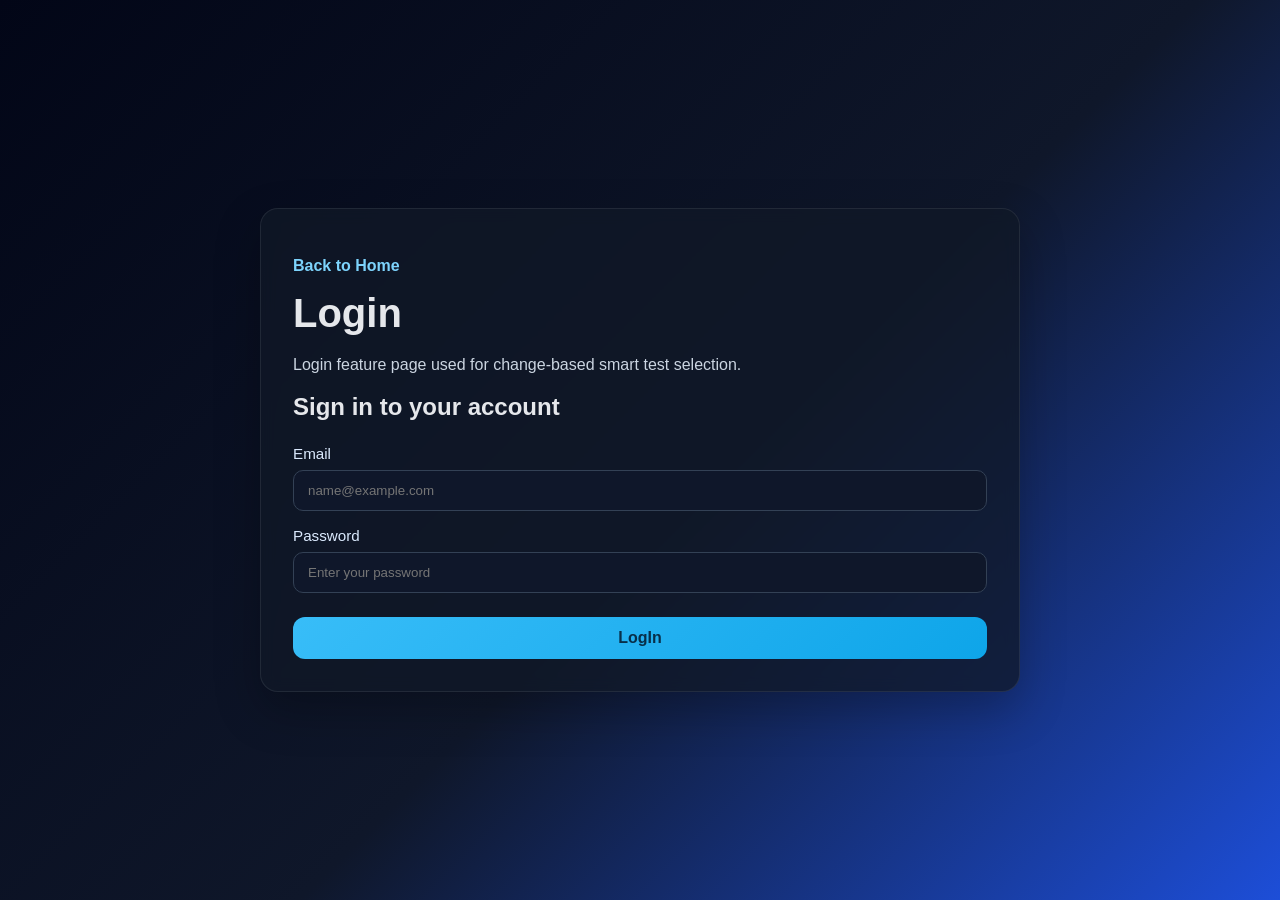
==== login.html @ 14558dc0 "Add feature pages and page-aware smart test selection mapping" ====
<!DOCTYPE html>
<html lang="en">
  <head>
    <meta charset="UTF-8" />
    <meta name="viewport" content="width=device-width, initial-scale=1.0" />
    <title>Login | Darshan Testing</title>
    <link rel="stylesheet" href="style.css" />
  </head>
  <body>
    <main class="page-shell">
      <section class="page-card">
        <p><a class="back-link" href="index.html">Back to Home</a></p>
        <h1>Login</h1>
        <p class="page-subtext">
          Login feature page used for change-based smart test selection.
        </p>

        <form class="auth-form active">
          <h2>Sign in to your account</h2>
          <label>
            Email
            <input type="email" placeholder="name@example.com" required />
          </label>
          <label>
            Password
            <input type="password" placeholder="Enter your password" required />
          </label>
          <button type="submit">LogIn</button>
        </form>
      </section>
    </main>

    <script src="script.js"></script>
  </body>
</html>
---- style.css ----
:root {
  --bg: #0f172a;
  --panel: #111827;
  --card: #ffffff;
  --text: #e5e7eb;
  --accent: #38bdf8;
  --accent-strong: #0ea5e9;
  --border: #1f2937;
}

* {
  box-sizing: border-box;
}

body {
  margin: 0;
  min-height: 100vh;
  font-family: Arial, Helvetica, sans-serif;
  background: linear-gradient(135deg, #020617, #0f172a 55%, #1d4ed8);
  color: var(--text);
  display: grid;
  place-items: center;
  padding: 24px;
}

.container {
  width: min(100%, 960px);
  display: grid;
  grid-template-columns: repeat(2, minmax(0, 1fr));
  gap: 28px;
  align-items: center;
}

.brand-panel,
.auth-card {
  background: rgba(17, 24, 39, 0.75);
  border: 1px solid rgba(255, 255, 255, 0.08);
  border-radius: 18px;
  padding: 32px;
  box-shadow: 0 18px 45px rgba(0, 0, 0, 0.25);
  backdrop-filter: blur(8px);
}

.menu-card,
.page-card {
  background: rgba(17, 24, 39, 0.75);
  border: 1px solid rgba(255, 255, 255, 0.08);
  border-radius: 18px;
  padding: 32px;
  box-shadow: 0 18px 45px rgba(0, 0, 0, 0.25);
  backdrop-filter: blur(8px);
}

.badge {
  display: inline-block;
  padding: 6px 12px;
  border-radius: 999px;
  background: rgba(56, 189, 248, 0.18);
  color: #7dd3fc;
  font-size: 0.85rem;
  font-weight: 700;
  letter-spacing: 0.03em;
}

h1 {
  margin: 16px 0 10px;
  font-size: 2.5rem;
}

.brand-panel p:last-child {
  line-height: 1.7;
  color: #cbd5e1;
}

.menu-card h2,
.page-card h1,
.page-card h2 {
  margin-top: 0;
}

.menu-note,
.page-subtext {
  color: #cbd5e1;
  line-height: 1.6;
}

.nav-grid {
  margin-top: 20px;
  display: grid;
  grid-template-columns: repeat(2, minmax(0, 1fr));
  gap: 12px;
}

.nav-link {
  text-decoration: none;
  text-align: center;
  padding: 12px 16px;
  border-radius: 12px;
  font-weight: 700;
  background: linear-gradient(135deg, var(--accent), var(--accent-strong));
  color: #082f49;
}

.page-shell {
  width: min(100%, 760px);
}

.back-link {
  color: #7dd3fc;
  text-decoration: none;
  font-weight: 700;
}

.info-list {
  margin: 0;
  padding-left: 18px;
  line-height: 1.7;
  color: #dbeafe;
}

.tab-buttons {
  display: flex;
  gap: 12px;
  margin-bottom: 24px;
}

.tab {
  flex: 1;
  padding: 12px 16px;
  cursor: pointer;
  border: none;
  border-radius: 12px;
  font-size: 1rem;
  font-weight: 700;
  background: #1e293b;
  color: var(--text);
}

.tab.active {
  background: var(--accent);
  color: #082f49;
}

.auth-form {
  display: none;
  gap: 16px;
}

.auth-form.active {
  display: grid;
}

.auth-form h2 {
  margin: 0 0 8px;
}

label {
  display: grid;
  gap: 8px;
  font-size: 0.95rem;
  color: #dbeafe;
}

input {
  width: 100%;
  padding: 12px 14px;
  border-radius: 10px;
  border: 1px solid #334155;
  background: #0f172a;
  color: #fff;
  outline: none;
}

input:focus {
  border-color: var(--accent);
  box-shadow: 0 0 0 3px rgba(56, 189, 248, 0.2);
}

button[type="submit"] {
  margin-top: 8px;
  padding: 12px 16px;
  border: none;
  border-radius: 12px;
  background: linear-gradient(135deg, var(--accent), var(--accent-strong));
  color: #082f49;
  font-size: 1rem;
  font-weight: 800;
  cursor: pointer;
}

@media (max-width: 760px) {
  .container {
    grid-template-columns: 1fr;
  }

  .nav-grid {
    grid-template-columns: 1fr;
  }

  h1 {
    font-size: 2rem;
  }
}
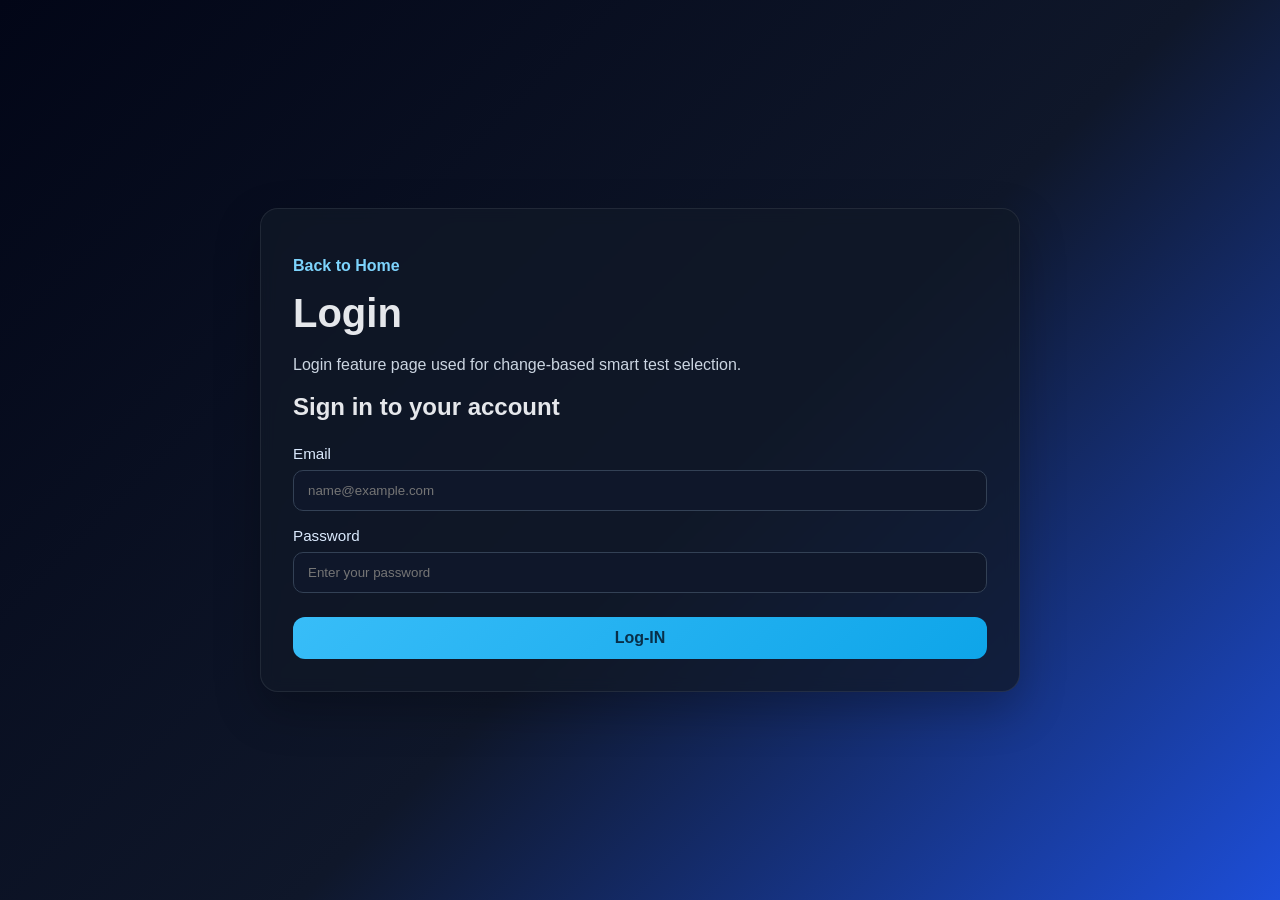
==== commit bfa8d2a6: "Update login button text to Log-IN" ====
--- a/login.html
+++ b/login.html
@@ -25,7 +25,7 @@
             Password
             <input type="password" placeholder="Enter your password" required />
           </label>
-          <button type="submit">LogIn</button>
+          <button type="submit">Log-IN</button>
         </form>
       </section>
     </main>
